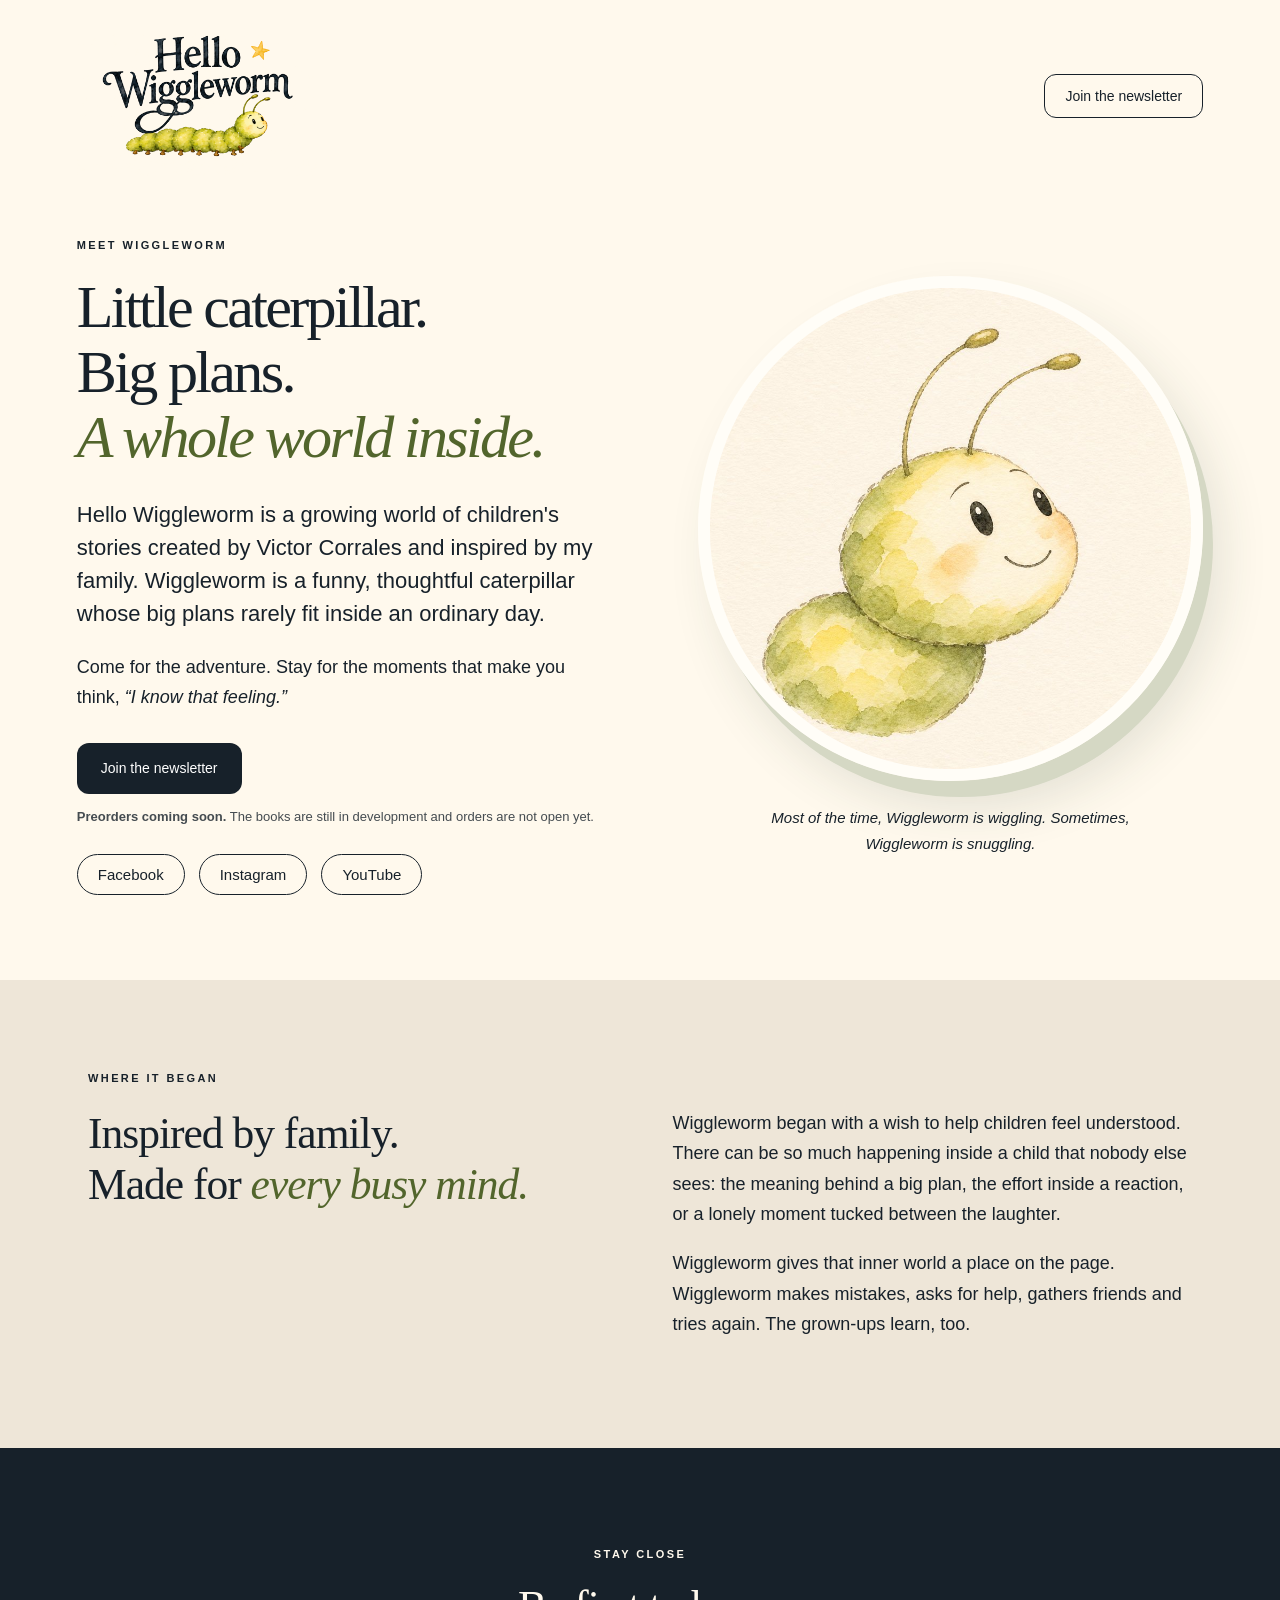
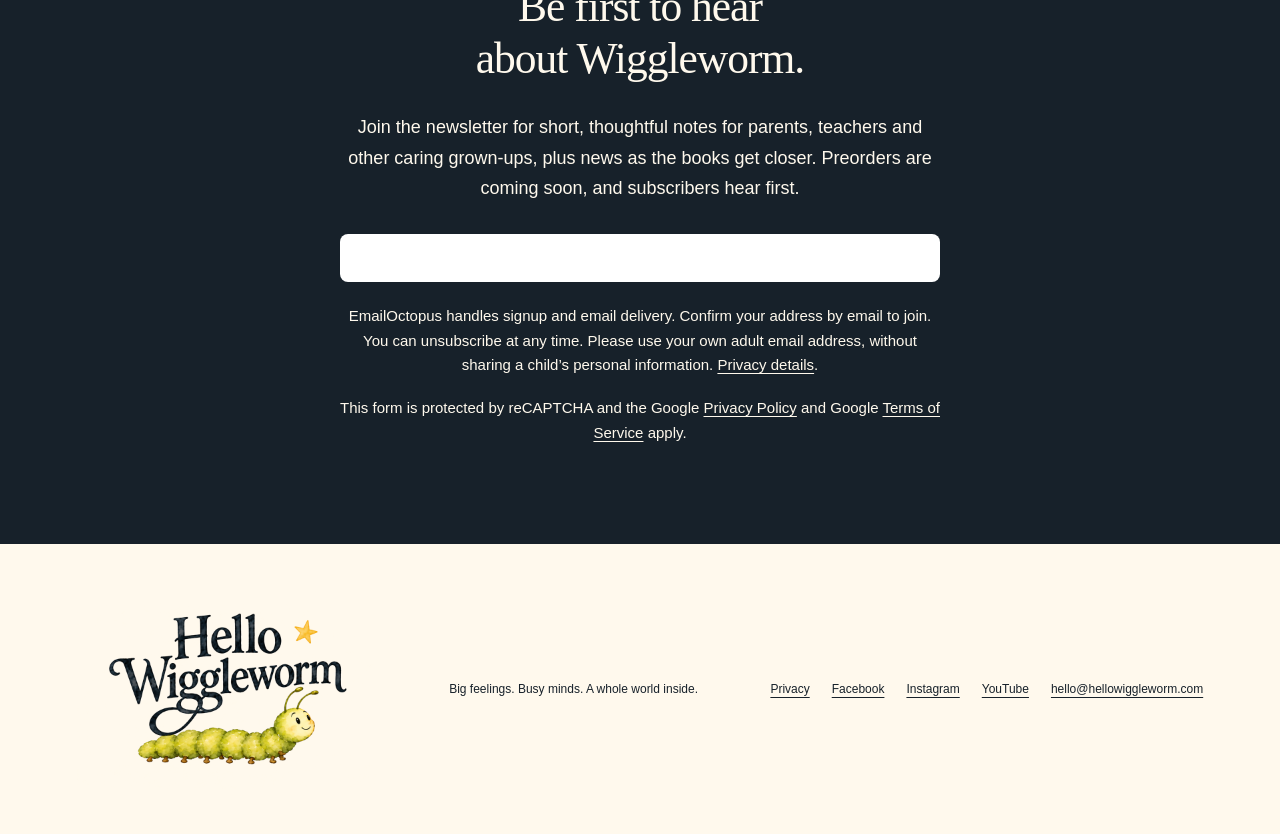
==== index.html @ 1b6be556 "Hello Wiggleworm public site v01" ====
<!doctype html>
<html lang="en"><head><meta charset="utf-8"><meta name="viewport" content="width=device-width,initial-scale=1">
<title>Hello Wiggleworm · A whole world inside</title><meta name="description" content="Meet Wiggleworm, a funny, determined little caterpillar with a whole world inside. Children's stories by Victor Corrales, inspired by his family.">
<link rel="canonical" href="https://hellowiggleworm.com/">
<meta property="og:type" content="website"><meta property="og:url" content="https://hellowiggleworm.com/"><meta property="og:site_name" content="Hello Wiggleworm"><meta property="og:title" content="Hello Wiggleworm · A whole world inside"><meta property="og:description" content="Meet Wiggleworm, a funny, determined little caterpillar with a whole world inside. Children's stories by Victor Corrales, inspired by his family."><meta property="og:image" content="https://hellowiggleworm.com/assets/wiggleworm.jpg"><meta name="twitter:card" content="summary_large_image">
<link rel="stylesheet" href="style.css"><link rel="icon" type="image/png" href="assets/favicon.png"></head><body>
<header><a class="wordmark" href="index.html"><img class="brand-logo" src="assets/logo.png" alt="Hello Wiggleworm" width="270"></a><nav aria-label="Main navigation"><a class="nav-button" href="index.html#news">Join the newsletter</a></nav></header>
<main id="main">
<section class="hero"><div class="hero-copy"><p class="eyebrow">Meet Wiggleworm</p><h1>Little caterpillar.<br>Big plans.<br><em>A whole world inside.</em></h1>
<p class="intro">Hello Wiggleworm is a growing world of children's stories created by Victor Corrales and inspired by my family. Wiggleworm is a funny, thoughtful caterpillar whose big plans rarely fit inside an ordinary day.</p>
<p>Come for the adventure. Stay for the moments that make you think, <i>“I know that feeling.”</i></p>
<div class="actions"><a class="button" href="#news">Join the newsletter</a></div>
<p class="small"><strong>Preorders coming soon.</strong> The books are still in development and orders are not open yet.</p>
<div class="social-links" aria-label="Follow Hello Wiggleworm"><a href="https://www.facebook.com/profile.php?id=61596232686995" rel="me">Facebook</a><a href="https://www.instagram.com/hellowiggleworm/" rel="me">Instagram</a><a href="https://www.youtube.com/@HelloWiggleworm" rel="me">YouTube</a></div></div>
<figure class="brand-portrait"><img src="assets/wiggleworm.jpg" alt="Wiggleworm smiles in a softly painted watercolor portrait." fetchpriority="high"><figcaption>Most of the time, Wiggleworm is wiggling. Sometimes, Wiggleworm is snuggling.</figcaption></figure></section>
<section id="why" class="why"><p class="eyebrow">Where it began</p><h2>Inspired by family.<br>Made for <em>every busy mind.</em></h2><div><p>Wiggleworm began with a wish to help children feel understood. There can be so much happening inside a child that nobody else sees: the meaning behind a big plan, the effort inside a reaction, or a lonely moment tucked between the laughter.</p><p>Wiggleworm gives that inner world a place on the page. Wiggleworm makes mistakes, asks for help, gathers friends and tries again. The grown-ups learn, too.</p></div></section>
<section id="news" class="news"><p class="eyebrow">Stay close</p><h2>Be first to hear<br>about Wiggleworm.</h2><p>Join the newsletter for short, thoughtful notes for parents, teachers and other caring grown-ups, plus news as the books get closer. Preorders are coming soon, and subscribers hear first.</p>
<div class="signup-panel"><script async src="https://eocampaign1.com/form/801344ba-d860-11f1-b586-21ae960e9583.js?brand=refined-a-v01" data-form="801344ba-d860-11f1-b586-21ae960e9583"></script><noscript><p>The signup form needs JavaScript. You can contact <a href="mailto:hello@hellowiggleworm.com">hello@hellowiggleworm.com</a> for help.</p></noscript></div>
<p class="signup-disclosure">EmailOctopus handles signup and email delivery. Confirm your address by email to join. You can unsubscribe at any time. Please use your own adult email address, without sharing a child’s personal information. <a href="privacy.html">Privacy details</a>.</p>
<p class="signup-disclosure">This form is protected by reCAPTCHA and the Google <a href="https://policies.google.com/privacy">Privacy Policy</a> and Google <a href="https://policies.google.com/terms">Terms of Service</a> apply.</p></section>
</main>
<footer><img class="brand-logo" src="assets/logo.png" width="600" alt="Hello Wiggleworm"><p>Big feelings. Busy minds. A whole world inside.</p><nav class="footer-links" aria-label="Hello Wiggleworm links"><a href="privacy.html">Privacy</a><a href="https://www.facebook.com/profile.php?id=61596232686995" rel="me">Facebook</a><a href="https://www.instagram.com/hellowiggleworm/" rel="me">Instagram</a><a href="https://www.youtube.com/@HelloWiggleworm" rel="me">YouTube</a><a href="mailto:hello@hellowiggleworm.com">hello@hellowiggleworm.com</a></nav></footer></body></html>
---- style.css ----
:root{--paper:#fbf6e9;--ink:#253c3a;--orange:#b64e2f;--sage:#dce5ce;--line:#b9c3ad}*{box-sizing:border-box}html{scroll-behavior:smooth;scroll-padding-top:30px}body{margin:0;background:var(--paper);color:var(--ink);font:18px/1.65 Georgia,serif}a{color:inherit}button{font:inherit;cursor:pointer}button:focus-visible,a:focus-visible,summary:focus-visible{outline:3px solid #c06c26;outline-offset:5px}header{max-width:1320px;margin:auto;padding:30px 6%;display:flex;align-items:center;justify-content:space-between;gap:25px}.wordmark{font-size:29px;font-weight:bold;letter-spacing:-1px;text-decoration:none;line-height:1.1}.wordmark span{display:block;font:9px/2.5 Arial,sans-serif;letter-spacing:2px}nav{display:flex;align-items:center;gap:28px;font:14px Arial,sans-serif}nav a{text-decoration:none}.nav-button{border:1px solid var(--ink);border-radius:40px;padding:13px 20px}.hero{max-width:1320px;padding:45px 6% 85px;margin:auto;display:grid;grid-template-columns:1.1fr 1fr;align-items:center;gap:65px}.eyebrow{font:11px/1.6 Arial,sans-serif;text-transform:uppercase;letter-spacing:2.4px;font-weight:bold;margin:0 0 20px}h1{font-size:clamp(42px,4.7vw,68px);line-height:1.08;letter-spacing:-2.7px;margin:0 0 28px;font-weight:normal}em{color:var(--orange);font-weight:normal}.intro{font-size:22px;line-height:1.5}.hero-copy>p:not(.eyebrow){max-width:530px}.actions{display:flex;align-items:center;gap:22px;flex-wrap:wrap;margin-top:30px}.button{display:inline-block;background:var(--ink);color:white;border:0;border-radius:6px;padding:16px 24px;font:14px/1.4 Arial,sans-serif;text-decoration:none}.button span{margin-left:15px}.text-button{background:none;border:0;border-bottom:1px solid var(--ink);padding:5px 0;font-size:15px}.small,.availability{font:13px/1.6 Arial,sans-serif}.small{opacity:.8}.cover{margin:0;transform:rotate(2deg)}.cover img{display:block;width:100%;box-shadow:8px 13px 0 #d5d8c4,16px 25px 45px #273f3220;border-radius:2px}.cover figcaption{text-align:center;font-size:14px;font-style:italic;margin-top:25px}.invitation{background:var(--sage);padding:65px max(6%,calc((100vw - 1160px)/2));display:grid;grid-template-columns:1fr 1fr;gap:80px;align-items:center}.invitation>p{font-size:40px;line-height:1.2;margin:0}.invitation>div{max-width:500px}.books{max-width:1160px;margin:auto;padding:100px 28px}.section-heading{margin-bottom:55px}h2{font-size:clamp(34px,3.4vw,48px);line-height:1.18;font-weight:normal;letter-spacing:-1px;margin:0 0 28px}h3{font-size:32px;font-weight:normal;margin:0 0 18px;line-height:1.2}.book{display:grid;grid-template-columns:1fr 1fr;gap:65px;align-items:center}.book-art{background:#d8dfeb;padding:18px;transform:rotate(-1deg)}.book-art img{display:block;width:100%;max-height:570px;object-fit:contain}.book .button{margin-top:18px}.availability{margin-top:18px}.next-book{margin-top:65px;padding-top:40px;border-top:1px solid var(--line);display:grid;grid-template-columns:1fr 1fr;gap:65px}.next-book p{margin-top:0}.why{padding:90px max(6%,calc((100vw - 1104px)/2));background:#eee6d8;display:grid;grid-template-columns:1fr 1fr;gap:0 65px}.why>.eyebrow{grid-column:1/-1}.why>div p:first-child{margin-top:0}.research{max-width:1160px;margin:auto;padding:100px 28px}.columns{display:grid;grid-template-columns:repeat(3,1fr);gap:40px;margin:45px 0}.columns h3{font-size:25px}.columns p{font-size:17px}details{border-top:1px solid var(--line);padding:24px 0}summary{cursor:pointer;font-size:18px}details p{max-width:850px;font-size:16px}.news{background:var(--ink);color:var(--paper);padding:80px 25px;text-align:center}.news>p{max-width:600px;margin:18px auto}.light{background:var(--paper);color:var(--ink);margin-top:20px}footer{max-width:1320px;margin:auto;padding:45px 6%;display:flex;gap:30px;align-items:center;justify-content:space-between}footer>p,footer>a{font:12px/1.5 Arial,sans-serif}dialog{border:0;background:var(--paper);color:var(--ink);max-width:720px;width:calc(100% - 24px);padding:45px;max-height:90vh;border-radius:10px}dialog::backdrop{background:#102721c9}.close{position:sticky;top:0;float:right;font-size:30px;background:var(--paper);border:0;padding:0 10px}.story-page{border-top:1px solid var(--line);padding:16px 0;font-size:22px;line-height:1.6}.skip{position:absolute;top:-100px}.skip:focus{top:10px;background:white;padding:10px;z-index:10}@media(max-width:760px){header{padding:24px}.wordmark{font-size:25px}nav{gap:14px}header nav>a:not(.nav-button){display:none}.hero{grid-template-columns:1fr;padding:28px 24px 65px;gap:35px}.hero-copy{max-width:550px}h1{font-size:48px}.cover{width:88%;max-width:440px;margin:auto}.invitation,.book,.next-book,.why{grid-template-columns:1fr;gap:25px}.invitation{padding:50px 25px}.invitation>p{font-size:33px}.books,.research{padding:60px 24px}.book-art{max-width:450px;margin:0 auto 25px}.why{padding:55px 24px}.columns{grid-template-columns:1fr;gap:14px;margin:30px 0}.columns p{margin:0 0 20px}footer{align-items:flex-start;flex-direction:column;gap:12px;padding:35px 24px}dialog{padding:30px 24px}.story-page{font-size:20px}}@media(prefers-reduced-motion:reduce){html{scroll-behavior:auto}}

.signup-panel{max-width:600px;margin:30px auto 22px;padding:24px;background:#fff;color:#253c3a;text-align:left;border-radius:8px;min-width:0}.news>.signup-disclosure{font:15px/1.65 Arial,sans-serif;max-width:600px;opacity:1}.signup-disclosure a{text-underline-offset:3px}@media(max-width:480px){.signup-panel{padding:16px}}

.reading-content{max-width:820px;margin:40px auto 80px;padding:0 28px}.reading-content h1{font-size:clamp(40px,6vw,60px)}.reading-content h2{font-size:30px;margin:44px 0 18px}.reading-content p{margin:18px 0}@media(max-width:600px){.reading-content{padding:0 24px;margin-top:24px}header>a:last-child{font-size:14px}}

/* Existing working wordmark, applied without altering book illustrations. */
.wordmark:has(.brand-logo){display:block;flex-shrink:0;line-height:0}.brand-logo{display:block;width:270px;max-width:100%;height:auto}@media(max-width:760px){header .brand-logo{width:190px}header{gap:12px}header nav{flex-shrink:0}}

header .wordmark .brand-hello{font:11px/1.3 Arial,sans-serif;letter-spacing:2px;margin:0 0 3px}header .wordmark{line-height:1.1}footer .brand-logo{width:270px}

/* Keep reader resources available on narrow screens. */
header{flex-wrap:wrap}header nav{flex-wrap:wrap}@media(max-width:760px){header nav{width:100%;flex-shrink:1;gap:12px 18px}header nav>a:not(.nav-button){display:inline-block}header nav>a{font-size:14px}.brand-logo{max-width:100%}}

/* Approved refined-A identity: preserve artwork and paper ground. */
:root{--paper:#fff9ed;--ink:#17212a;--orange:#52652c;--sage:#e9ecd9;--line:#b7bca7}
body{font-family:Arial,Helvetica,sans-serif;font-size:18px;line-height:1.7}
h1,h2,h3,.invitation>p,.story-page{font-family:Georgia,"Times New Roman",serif}
header .brand-logo{width:240px;height:auto}footer .brand-logo{width:300px;height:auto}
header{align-items:center;padding-top:16px;padding-bottom:16px}
.button,.nav-button{border-radius:12px}.cover{transform:none}.book-art{transform:none}
.brand-portrait{margin:0;text-align:center}.brand-portrait img{display:block;width:min(100%,520px);aspect-ratio:1;object-fit:cover;border-radius:50%;margin:auto;border:12px solid #fffdf7;box-shadow:10px 16px 0 #d5d8c4,18px 28px 48px #273f3220}.brand-portrait figcaption{max-width:420px;margin:24px auto 0;font-size:15px;font-style:italic}.launch-stories .section-heading{max-width:850px}.story-grid{display:grid;grid-template-columns:1fr 1fr;gap:28px;align-items:start}.story-card{background:#fffdf7;border:1px solid var(--line);border-radius:18px;overflow:hidden;box-shadow:0 12px 35px #273f320d}.story-card-copy{padding:30px 32px 34px}.story-cover{display:block;width:100%;aspect-ratio:1152/1488;object-fit:cover;background:#e9ecd9}.story-card h3{margin-bottom:18px}.development-note{margin:40px 0 0;padding:22px 26px;background:var(--sage);border-radius:12px;max-width:850px}.development-note strong{display:block;margin-bottom:4px}.launch-safe-hero .small{margin-top:20px}
@media(max-width:760px){.story-grid{grid-template-columns:1fr}.story-card-copy{padding:26px 24px 30px}.brand-portrait{width:88%;max-width:430px;margin:auto}}
@media(max-width:760px){header .brand-logo{width:240px}header{justify-content:center}header nav{justify-content:center}.hero{padding-top:20px}h1{font-size:44px;letter-spacing:-1.4px}.intro{font-size:20px}footer .brand-logo{width:min(300px,100%)}}

footer{flex-wrap:wrap}.reading-preferences{flex-basis:100%;border-top:1px solid var(--line);padding-top:20px;margin:0}.reading-preferences button{font:14px/1.5 Arial,sans-serif;color:var(--ink);background:transparent;border:1px solid var(--ink);border-radius:6px;padding:10px 14px;cursor:pointer;text-align:left}.reading-preferences button:focus-visible{outline:3px solid #b64e2f;outline-offset:3px}#audience-status{display:block;margin-top:10px;font:13px/1.5 Arial,sans-serif}
.footer-links{display:flex;flex-wrap:wrap;gap:12px 22px;justify-content:flex-end}.footer-links a{font:12px/1.5 Arial,sans-serif;text-decoration:underline;text-underline-offset:4px}@media(max-width:760px){.footer-links{justify-content:flex-start}}
.social-links{display:flex;gap:14px;flex-wrap:wrap;margin:26px 0 0}.social-links a{border:1px solid var(--ink);border-radius:40px;padding:11px 20px;font:15px Arial,sans-serif;text-decoration:none}.solo{max-width:760px;margin:auto;padding:30px 6% 80px}
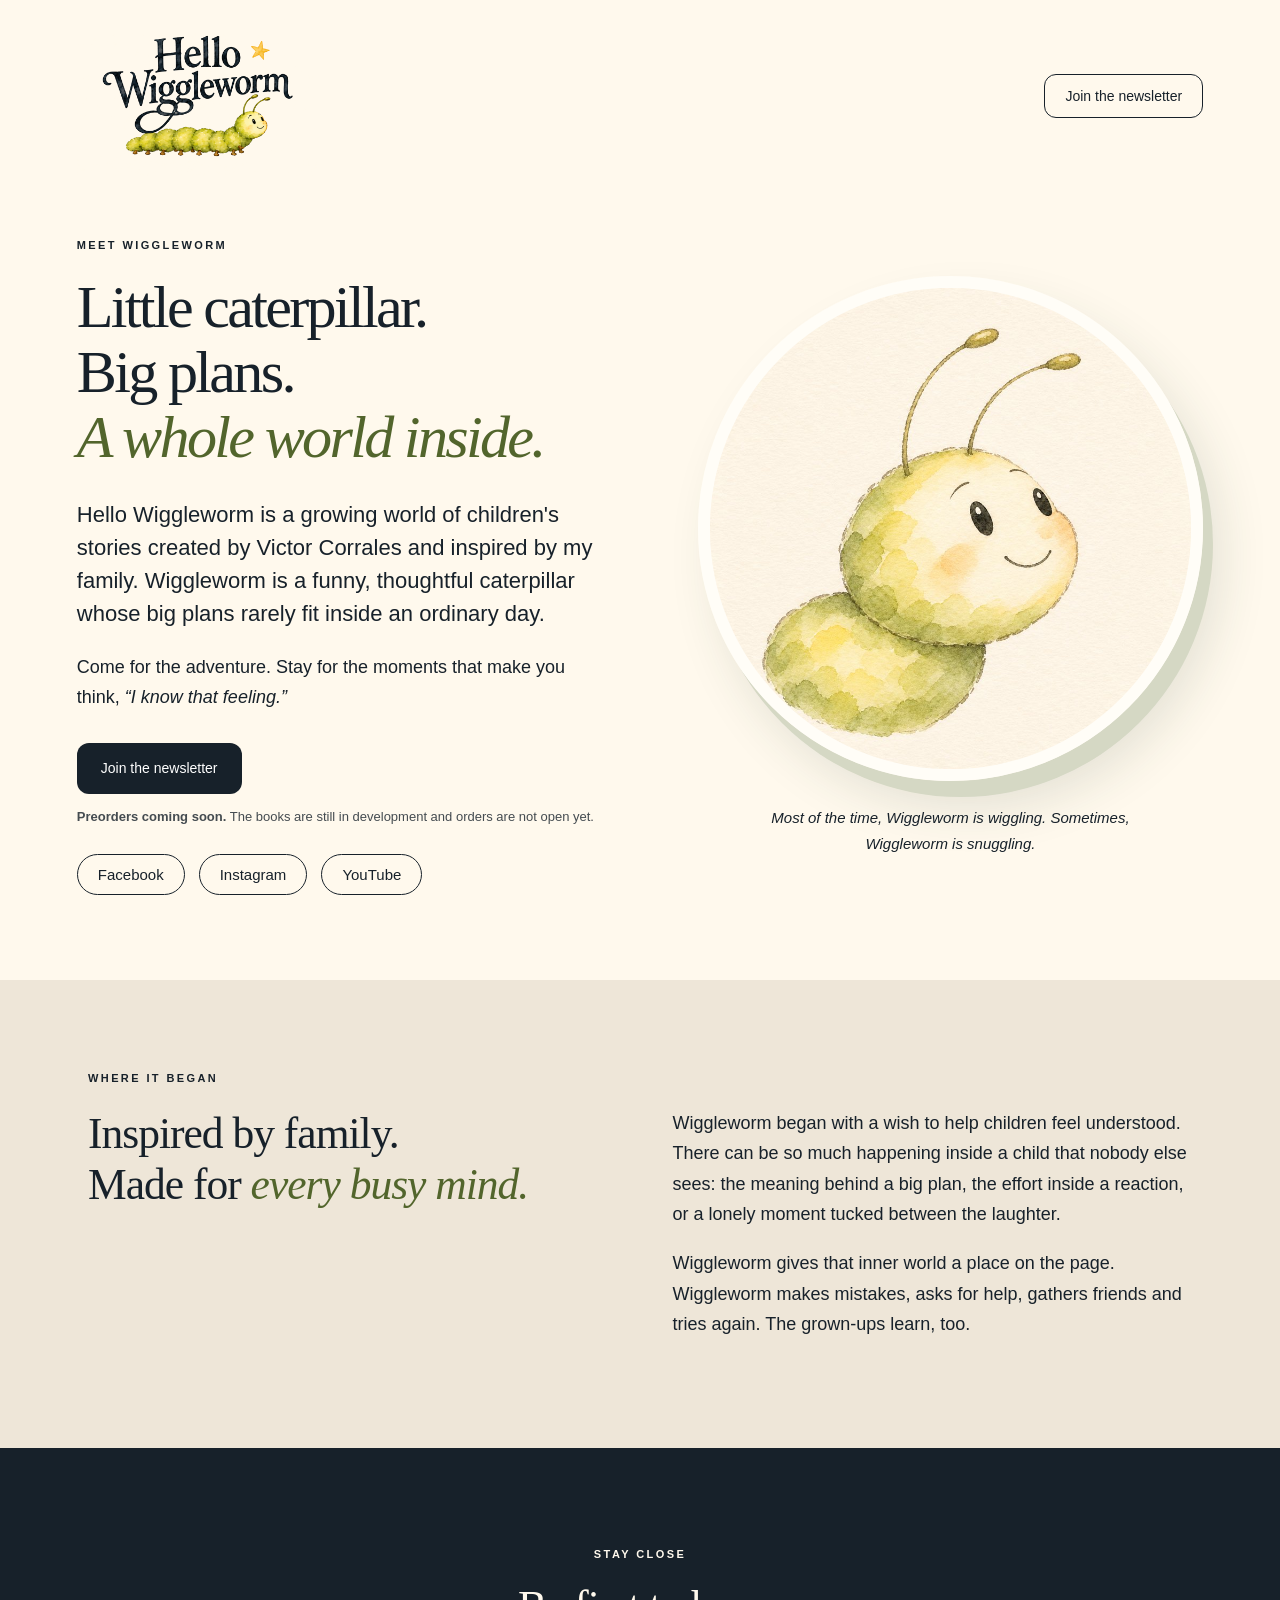
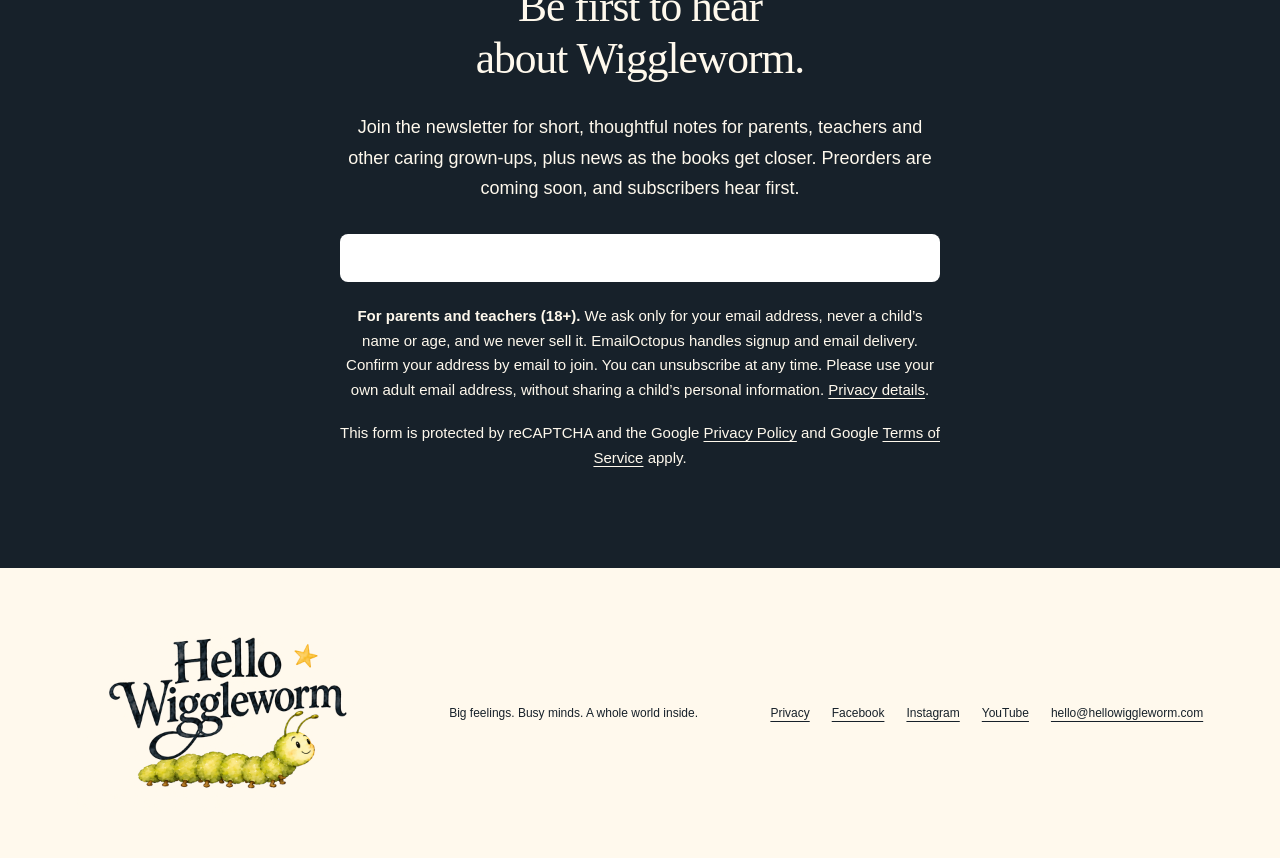
==== commit 2917a1d5: "Privacy: what we collect, 18+ parents/teachers signup label, email-only, no selling (Q-0056)" ====
--- a/index.html
+++ b/index.html
@@ -16,7 +16,7 @@
 <section id="why" class="why"><p class="eyebrow">Where it began</p><h2>Inspired by family.<br>Made for <em>every busy mind.</em></h2><div><p>Wiggleworm began with a wish to help children feel understood. There can be so much happening inside a child that nobody else sees: the meaning behind a big plan, the effort inside a reaction, or a lonely moment tucked between the laughter.</p><p>Wiggleworm gives that inner world a place on the page. Wiggleworm makes mistakes, asks for help, gathers friends and tries again. The grown-ups learn, too.</p></div></section>
 <section id="news" class="news"><p class="eyebrow">Stay close</p><h2>Be first to hear<br>about Wiggleworm.</h2><p>Join the newsletter for short, thoughtful notes for parents, teachers and other caring grown-ups, plus news as the books get closer. Preorders are coming soon, and subscribers hear first.</p>
 <div class="signup-panel"><script async src="https://eocampaign1.com/form/801344ba-d860-11f1-b586-21ae960e9583.js?brand=refined-a-v01" data-form="801344ba-d860-11f1-b586-21ae960e9583"></script><noscript><p>The signup form needs JavaScript. You can contact <a href="mailto:hello@hellowiggleworm.com">hello@hellowiggleworm.com</a> for help.</p></noscript></div>
-<p class="signup-disclosure">EmailOctopus handles signup and email delivery. Confirm your address by email to join. You can unsubscribe at any time. Please use your own adult email address, without sharing a child’s personal information. <a href="privacy.html">Privacy details</a>.</p>
+<p class="signup-disclosure"><strong>For parents and teachers (18+).</strong> We ask only for your email address, never a child’s name or age, and we never sell it. EmailOctopus handles signup and email delivery. Confirm your address by email to join. You can unsubscribe at any time. Please use your own adult email address, without sharing a child’s personal information. <a href="privacy.html">Privacy details</a>.</p>
 <p class="signup-disclosure">This form is protected by reCAPTCHA and the Google <a href="https://policies.google.com/privacy">Privacy Policy</a> and Google <a href="https://policies.google.com/terms">Terms of Service</a> apply.</p></section>
 </main>
 <footer><img class="brand-logo" src="assets/logo.png" width="600" alt="Hello Wiggleworm"><p>Big feelings. Busy minds. A whole world inside.</p><nav class="footer-links" aria-label="Hello Wiggleworm links"><a href="privacy.html">Privacy</a><a href="https://www.facebook.com/profile.php?id=61596232686995" rel="me">Facebook</a><a href="https://www.instagram.com/hellowiggleworm/" rel="me">Instagram</a><a href="https://www.youtube.com/@HelloWiggleworm" rel="me">YouTube</a><a href="mailto:hello@hellowiggleworm.com">hello@hellowiggleworm.com</a></nav></footer></body></html>
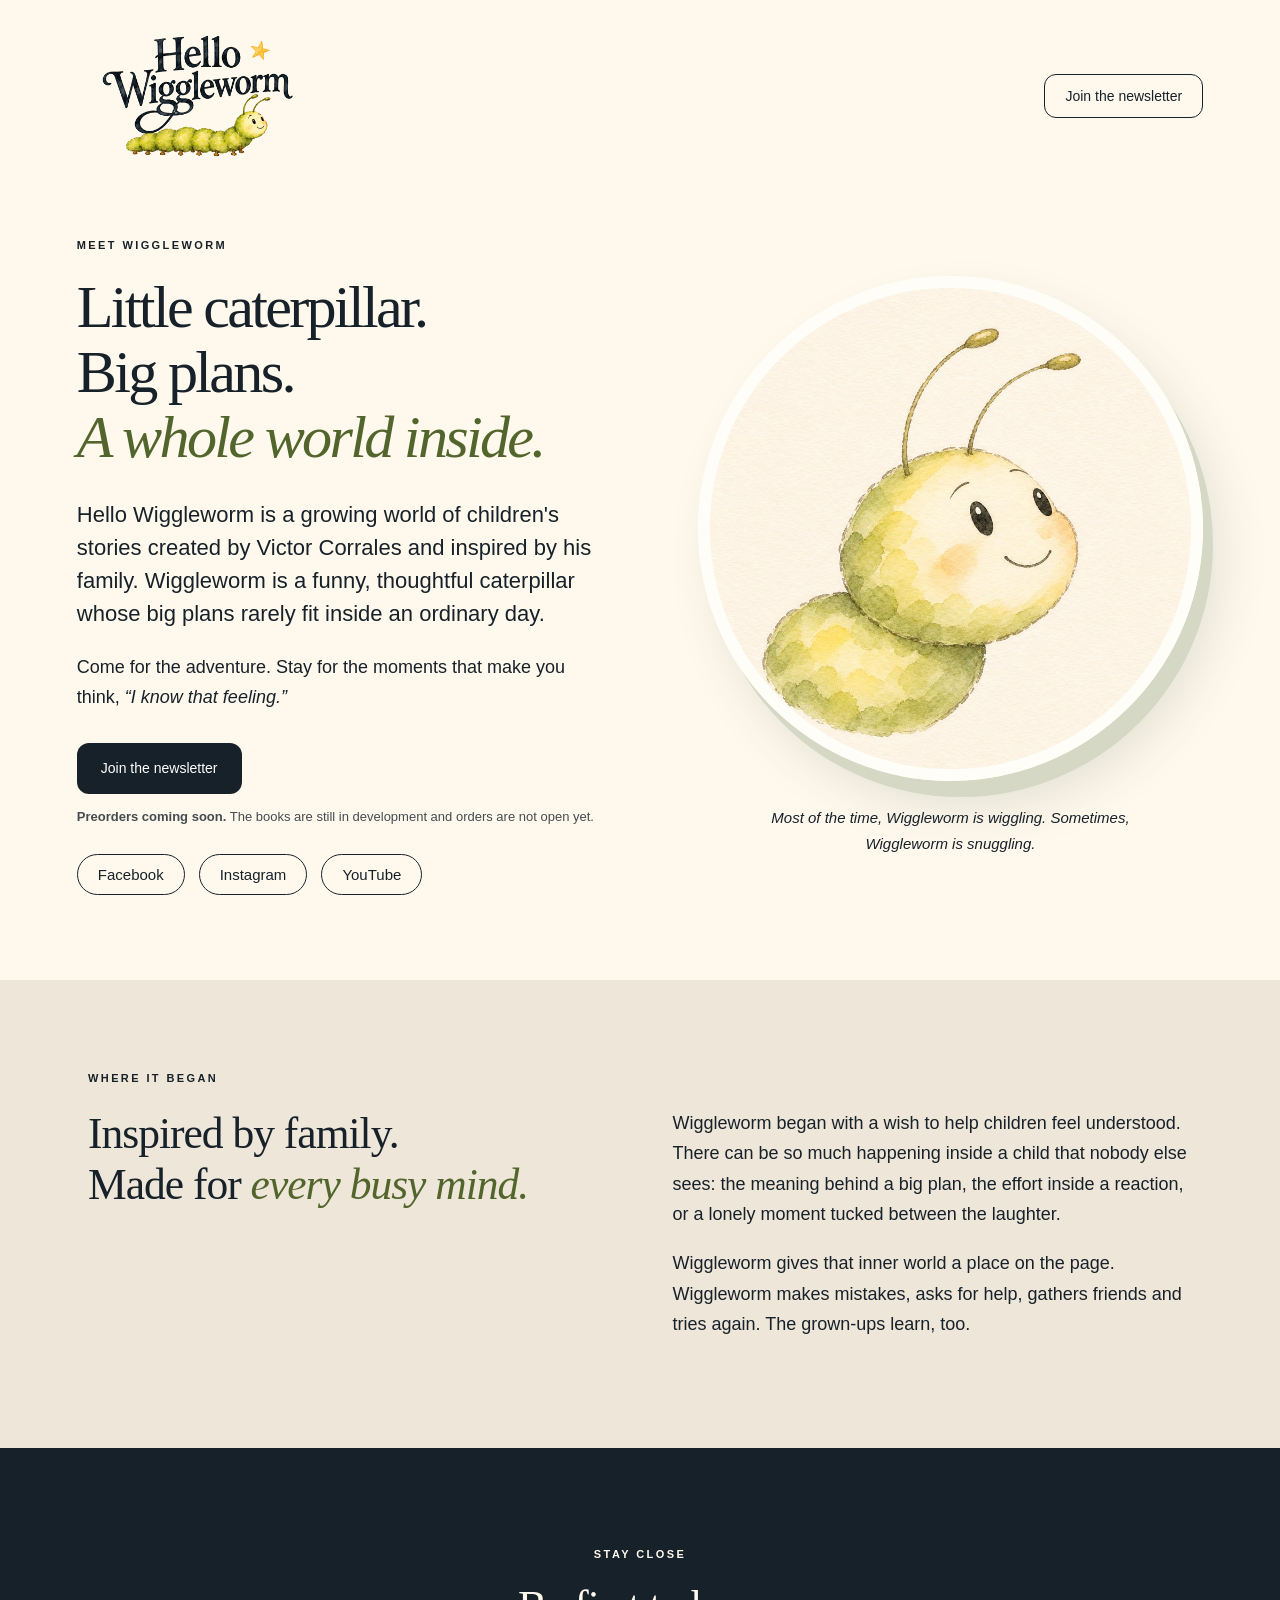
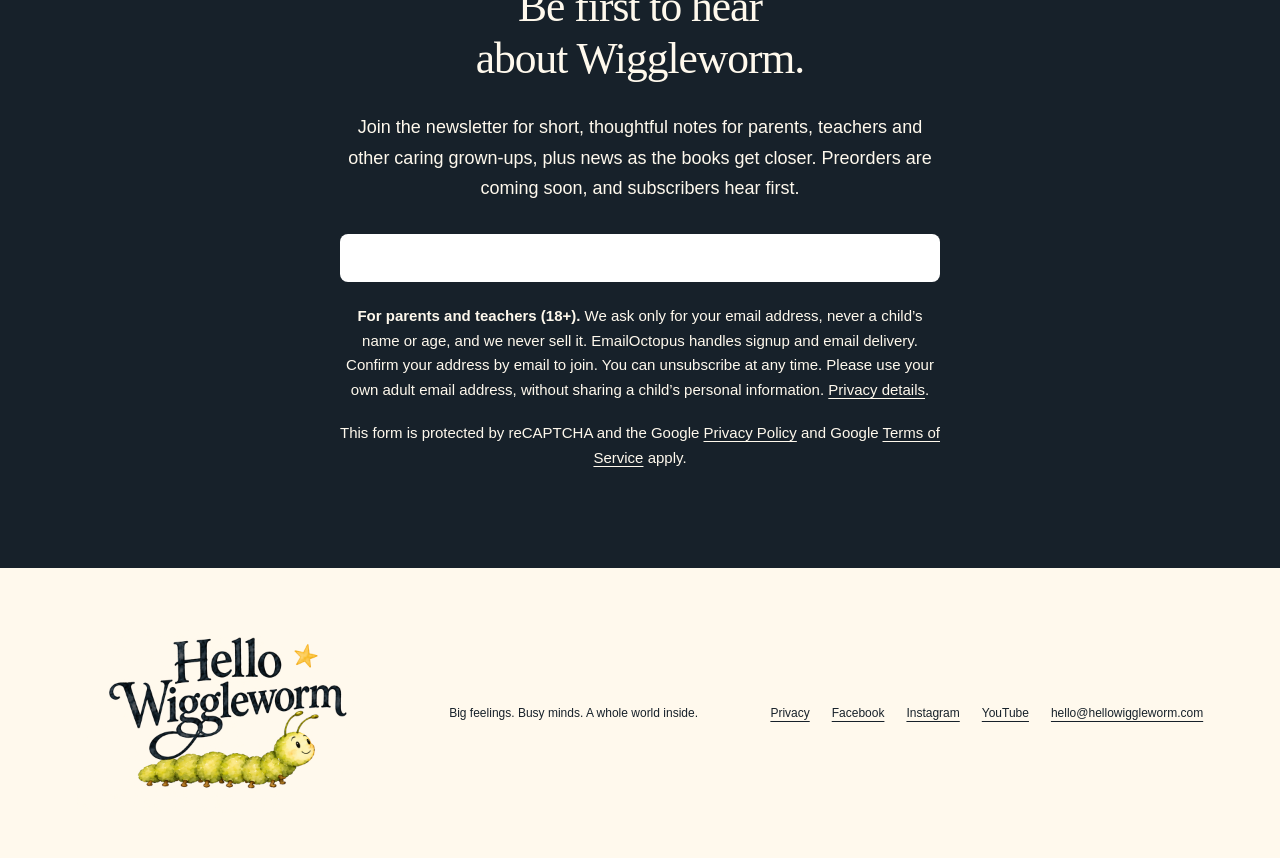
==== commit 10a78255: "Home intro: consistent third person (inspired by his family)" ====
--- a/index.html
+++ b/index.html
@@ -7,7 +7,7 @@
 <header><a class="wordmark" href="index.html"><img class="brand-logo" src="assets/logo.png" alt="Hello Wiggleworm" width="270"></a><nav aria-label="Main navigation"><a class="nav-button" href="index.html#news">Join the newsletter</a></nav></header>
 <main id="main">
 <section class="hero"><div class="hero-copy"><p class="eyebrow">Meet Wiggleworm</p><h1>Little caterpillar.<br>Big plans.<br><em>A whole world inside.</em></h1>
-<p class="intro">Hello Wiggleworm is a growing world of children's stories created by Victor Corrales and inspired by my family. Wiggleworm is a funny, thoughtful caterpillar whose big plans rarely fit inside an ordinary day.</p>
+<p class="intro">Hello Wiggleworm is a growing world of children's stories created by Victor Corrales and inspired by his family. Wiggleworm is a funny, thoughtful caterpillar whose big plans rarely fit inside an ordinary day.</p>
 <p>Come for the adventure. Stay for the moments that make you think, <i>“I know that feeling.”</i></p>
 <div class="actions"><a class="button" href="#news">Join the newsletter</a></div>
 <p class="small"><strong>Preorders coming soon.</strong> The books are still in development and orders are not open yet.</p>
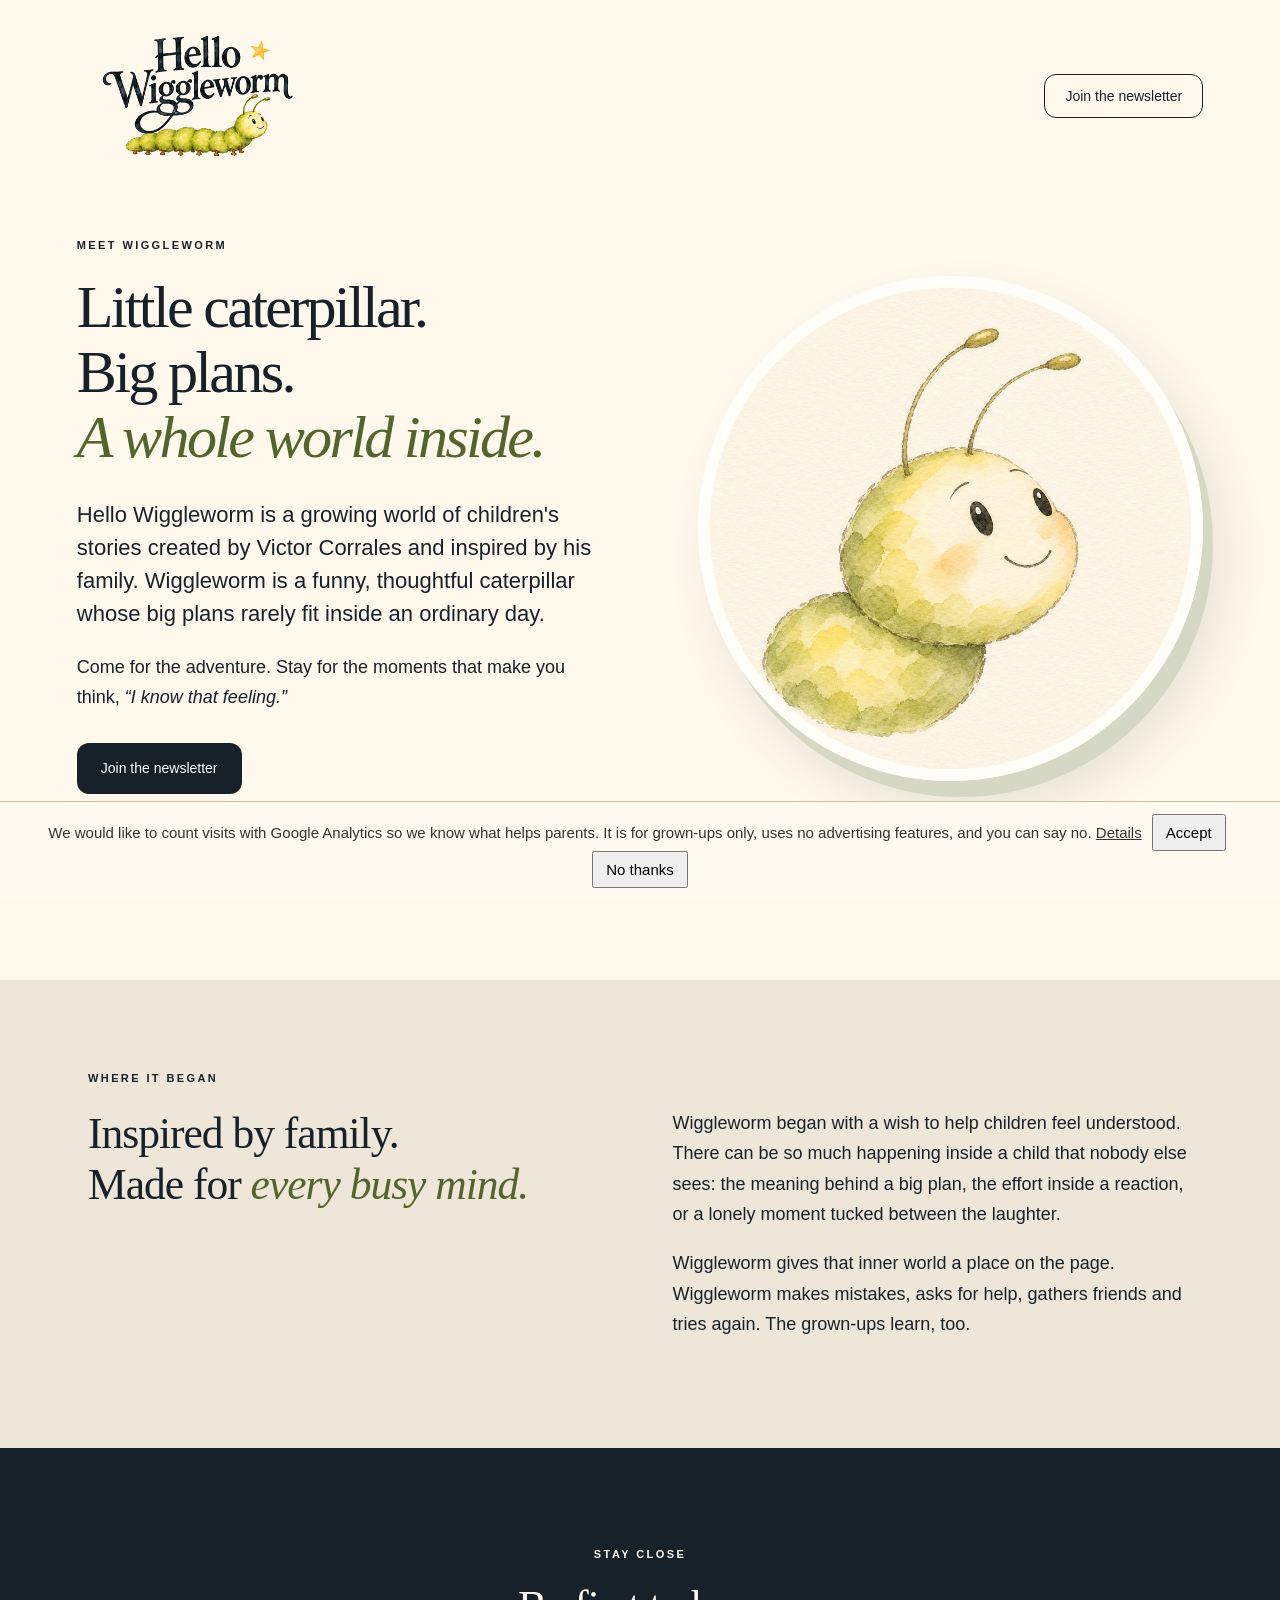
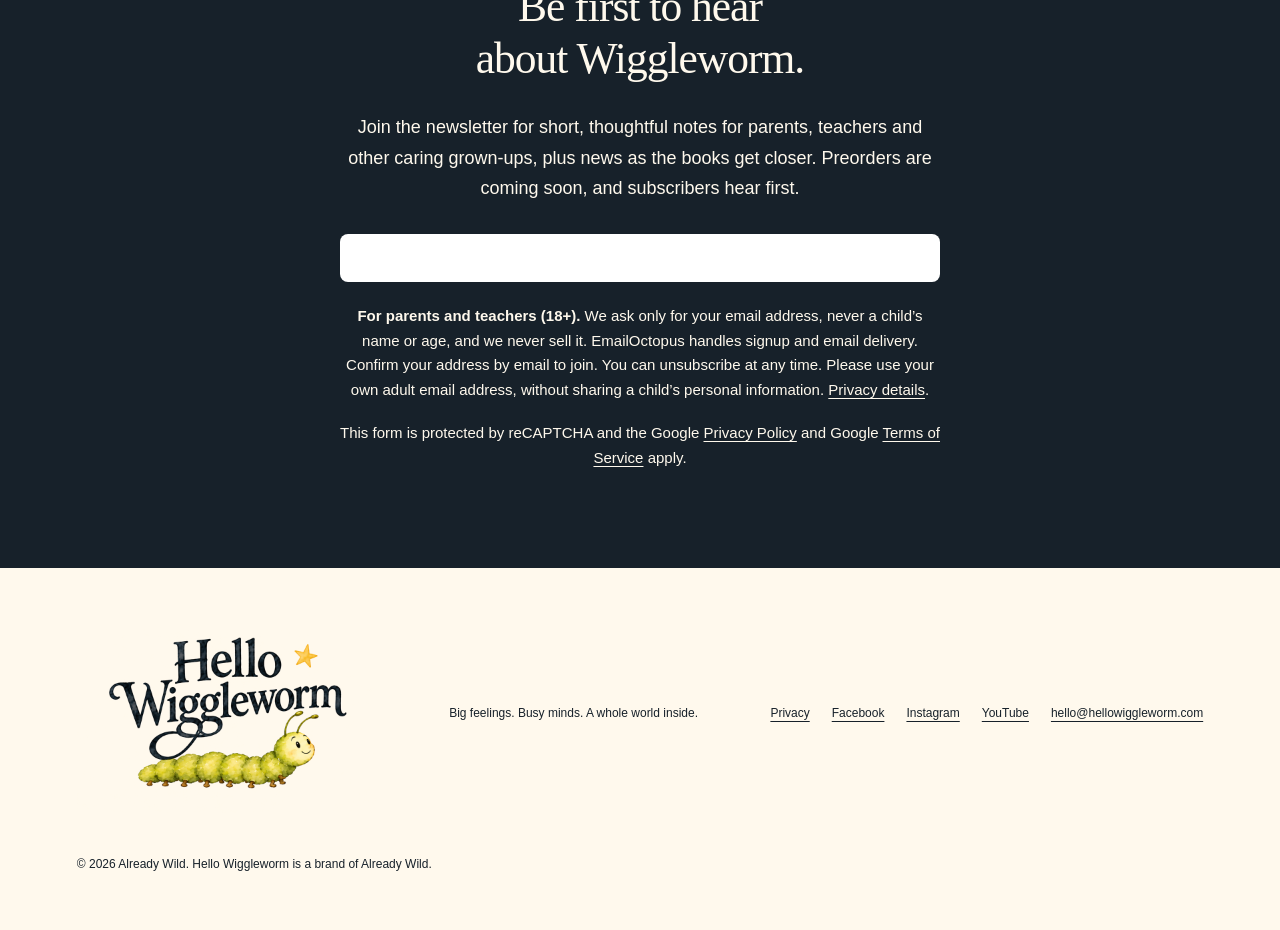
==== commit 645c0ce9: "Analytics: opt-in Google Analytics 4 (IP anonymised, ads off) + privacy notice (Q-0083, receipt R-20" ====
--- a/index.html
+++ b/index.html
@@ -19,4 +19,4 @@
 <p class="signup-disclosure"><strong>For parents and teachers (18+).</strong> We ask only for your email address, never a child’s name or age, and we never sell it. EmailOctopus handles signup and email delivery. Confirm your address by email to join. You can unsubscribe at any time. Please use your own adult email address, without sharing a child’s personal information. <a href="privacy.html">Privacy details</a>.</p>
 <p class="signup-disclosure">This form is protected by reCAPTCHA and the Google <a href="https://policies.google.com/privacy">Privacy Policy</a> and Google <a href="https://policies.google.com/terms">Terms of Service</a> apply.</p></section>
 </main>
-<footer><img class="brand-logo" src="assets/logo.png" width="600" alt="Hello Wiggleworm"><p>Big feelings. Busy minds. A whole world inside.</p><nav class="footer-links" aria-label="Hello Wiggleworm links"><a href="privacy.html">Privacy</a><a href="https://www.facebook.com/profile.php?id=61596232686995" rel="me">Facebook</a><a href="https://www.instagram.com/hellowiggleworm/" rel="me">Instagram</a><a href="https://www.youtube.com/@HelloWiggleworm" rel="me">YouTube</a><a href="mailto:hello@hellowiggleworm.com">hello@hellowiggleworm.com</a></nav></footer></body></html>+<footer><img class="brand-logo" src="assets/logo.png" width="600" alt="Hello Wiggleworm"><p>Big feelings. Busy minds. A whole world inside.</p><nav class="footer-links" aria-label="Hello Wiggleworm links"><a href="privacy.html">Privacy</a><a href="https://www.facebook.com/profile.php?id=61596232686995" rel="me">Facebook</a><a href="https://www.instagram.com/hellowiggleworm/" rel="me">Instagram</a><a href="https://www.youtube.com/@HelloWiggleworm" rel="me">YouTube</a><a href="mailto:hello@hellowiggleworm.com">hello@hellowiggleworm.com</a></nav><p class="legal">© 2026 Already Wild. Hello Wiggleworm is a brand of Already Wild.</p></footer><script src="assets/analytics.js" defer></script></body></html>
